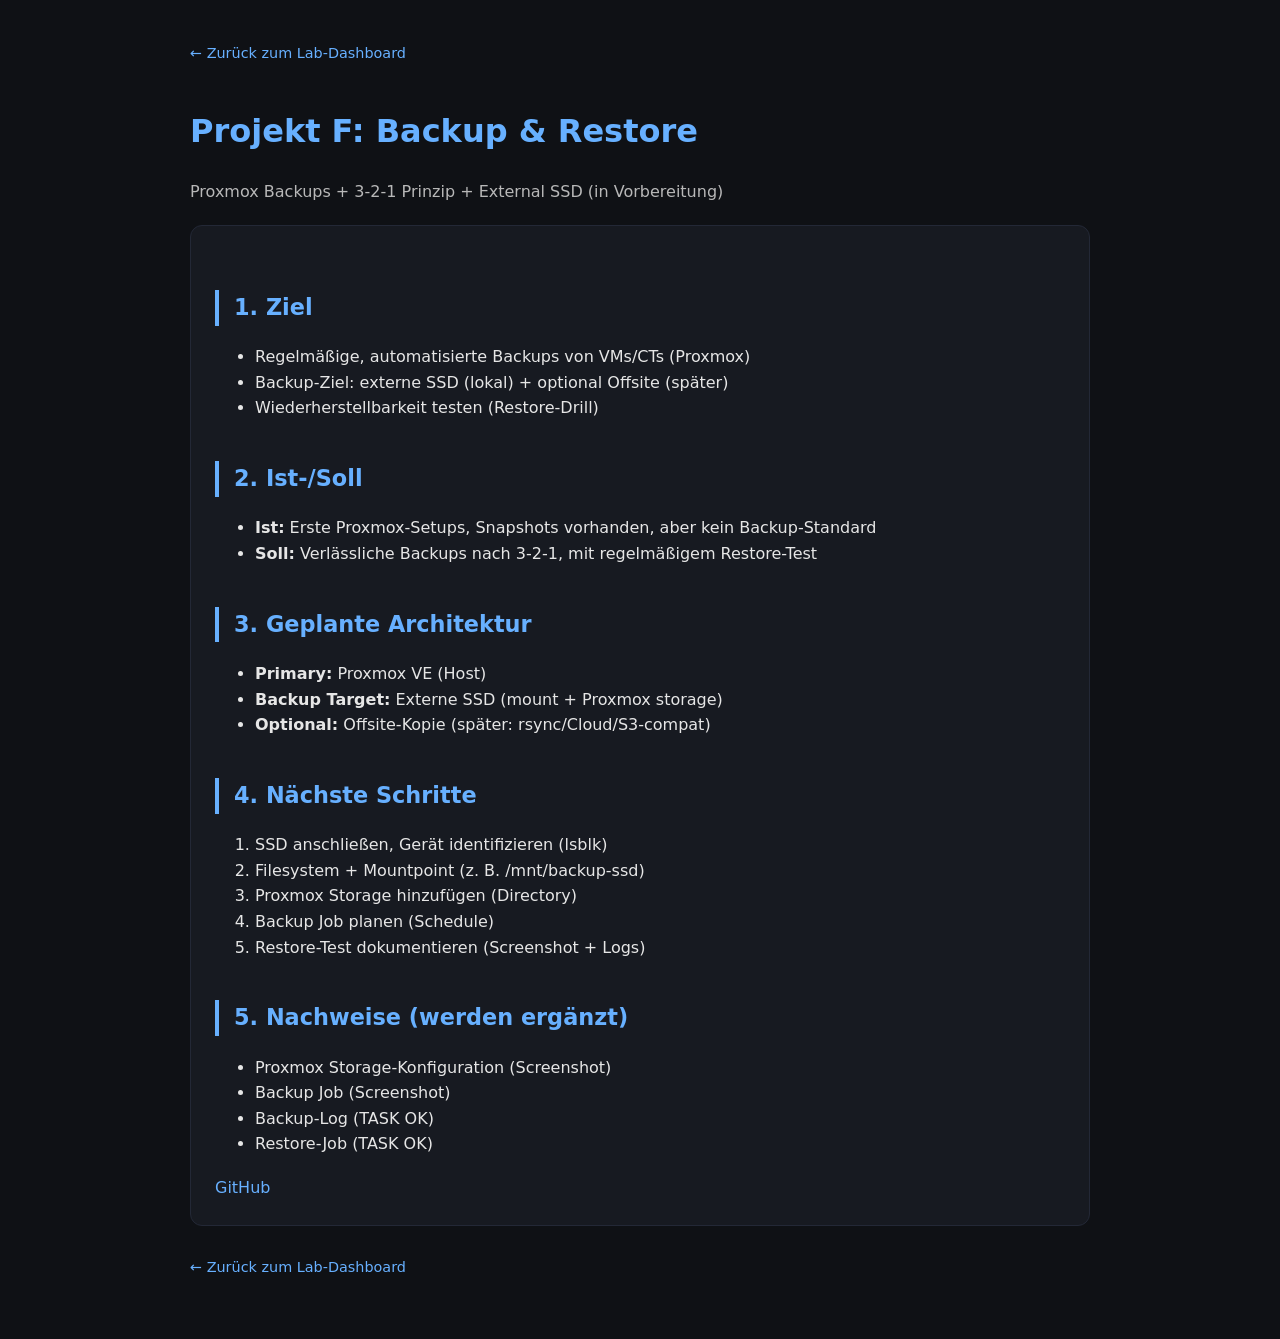
==== docs/backup/index.html @ 4a23eb94 "Initial import of mesutslab.dev site" ====
<!DOCTYPE html>
<html lang="de">
<head>
  <meta charset="UTF-8" />
  <meta name="viewport" content="width=device-width, initial-scale=1.0" />
  <title>Dokumentation – Backup & Restore</title>
  <link rel="stylesheet" href="../../assets/css/style.css" />
</head>
<body>
  <div class="container">
    <a href="/" class="backlink">← Zurück zum Lab-Dashboard</a>

    <h1>Projekt F: Backup & Restore</h1>
    <p class="subtitle">Proxmox Backups + 3-2-1 Prinzip + External SSD (in Vorbereitung)</p>

    <div class="project-card">
      <h2>1. Ziel</h2>
      <ul>
        <li>Regelmäßige, automatisierte Backups von VMs/CTs (Proxmox)</li>
        <li>Backup-Ziel: externe SSD (lokal) + optional Offsite (später)</li>
        <li>Wiederherstellbarkeit testen (Restore-Drill)</li>
      </ul>

      <h2>2. Ist-/Soll</h2>
      <ul>
        <li><strong>Ist:</strong> Erste Proxmox-Setups, Snapshots vorhanden, aber kein Backup-Standard</li>
        <li><strong>Soll:</strong> Verlässliche Backups nach 3-2-1, mit regelmäßigem Restore-Test</li>
      </ul>

      <h2>3. Geplante Architektur</h2>
      <ul>
        <li><strong>Primary:</strong> Proxmox VE (Host)</li>
        <li><strong>Backup Target:</strong> Externe SSD (mount + Proxmox storage)</li>
        <li><strong>Optional:</strong> Offsite-Kopie (später: rsync/Cloud/S3-compat)</li>
      </ul>

      <h2>4. Nächste Schritte</h2>
      <ol>
        <li>SSD anschließen, Gerät identifizieren (lsblk)</li>
        <li>Filesystem + Mountpoint (z. B. /mnt/backup-ssd)</li>
        <li>Proxmox Storage hinzufügen (Directory)</li>
        <li>Backup Job planen (Schedule)</li>
        <li>Restore-Test dokumentieren (Screenshot + Logs)</li>
      </ol>

      <h2>5. Nachweise (werden ergänzt)</h2>
      <ul>
        <li>Proxmox Storage-Konfiguration (Screenshot)</li>
        <li>Backup Job (Screenshot)</li>
        <li>Backup-Log (TASK OK)</li>
        <li>Restore-Job (TASK OK)</li>
      </ul>

      <div style="margin-top:18px;">
        <a href="https://github.com/alpbeta/homelab-portfolio" target="_blank" rel="noopener">GitHub</a>
      </div>
    </div>
  <div style="margin-top:28px;">
  <a href="/" class="backlink">← Zurück zum Lab-Dashboard</a>
</div>

</div>
</body>
</html>
---- assets/css/style.css ----
:root { 
    color-scheme: dark; 
    --bg-color: #0f1115;
    --card-bg: #171a21;
    --border-color: #232836;
    --accent-blue: #67b0ff;
    --text-main: #e6e6e6;
    --text-dim: #b8b8b8;
}

body {
    margin: 0;
    font-family: 'Inter', system-ui, -apple-system, sans-serif;
    background: var(--bg-color);
    color: var(--text-main);
    line-height: 1.6;
}

.container { max-width: 900px; margin: 0 auto; padding: 40px 20px; }

header { border-bottom: 1px solid var(--border-color); padding-bottom: 20px; margin-bottom: 30px; }
header h1 { margin: 0; font-size: 2.2rem; color: #fff; }

.subtitle { color: var(--text-dim); margin-top: 8px; }

h2 { margin-top: 40px; font-size: 1.4rem; border-left: 4px solid var(--accent-blue); padding-left: 15px; }

/* Proje Kartları */
.project-card {
    background: var(--card-bg);
    border: 1px solid var(--border-color);
    padding: 24px;
    border-radius: 12px;
    margin-top: 20px;
    transition: transform 0.2s ease, border-color 0.2s ease;
}

.project-card:hover {
    transform: translateY(-4px);
    border-color: var(--accent-blue);
}

/* Teknoloji Etiketleri */
.tech-tag {
    display: inline-block;
    background: #1e2536;
    color: var(--accent-blue);
    padding: 2px 10px;
    border-radius: 6px;
    font-size: 0.85rem;
    margin-right: 8px;
    border: 1px solid rgba(103, 176, 255, 0.2);
}

/* Linkler */
a { color: var(--accent-blue); text-decoration: none; transition: 0.2s; }
a:hover { opacity: 0.8; text-decoration: underline; }

/* Kod Blokları (Udev rule vb. için) */
pre {
    background: #000;
    padding: 15px;
    border-radius: 8px;
    overflow-x: auto;
    border: 1px solid var(--border-color);
    font-family: 'Fira Code', monospace;
    font-size: 0.9rem;
}

code { color: #f8f8f2; }

.backlink { display: inline-block; margin-bottom: 20px; font-size: 0.9rem; }

/* ---- Portfolio Docs helpers ---- */
h1,h2,h3 { color: var(--accent-blue); }
h2 { border-left: 4px solid var(--accent-blue); padding-left: 15px; }

.grid-2{
  display:grid;
  grid-template-columns:1fr 1fr;
  gap:14px;
  margin:16px 0;
}
@media (max-width: 820px){
  .grid-2{ grid-template-columns:1fr; }
}

.imgwrap{
  background: var(--card-bg);
  border: 1px solid var(--border-color);
  border-radius: 12px;
  padding: 12px;
}
.imgwrap img{
  width:100%;
  height:auto;      /* kırpmasın */
  display:block;
  border-radius: 10px;
  border: 1px solid rgba(255,255,255,0.08);
}
.caption{
  color: var(--text-dim);
  font-size: 0.9rem;
  margin-top: 10px;
}
.btn{
  display:inline-block;
  background:#1e2536;
  border:1px solid rgba(103,176,255,0.25);
  padding:10px 14px;
  border-radius:10px;
}
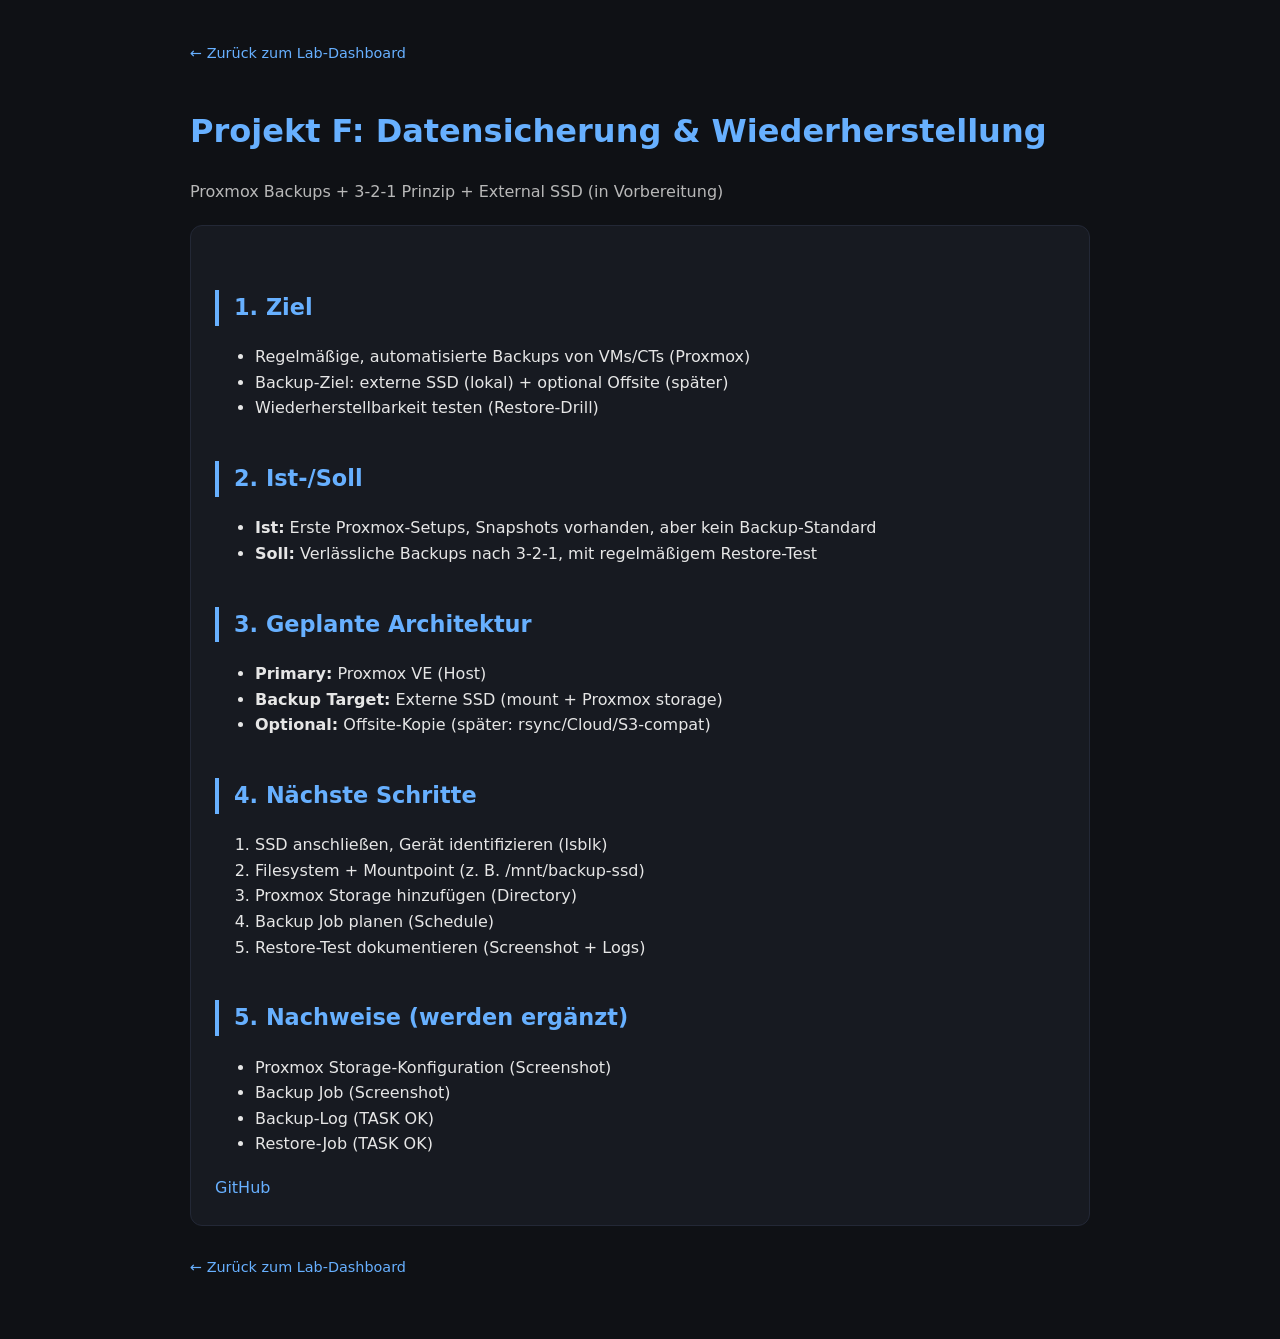
==== commit f214d840: "Startseite: Inhalte korrigieren und vereinheitlichen - Proxmox-Karte an die Dokumentation angepasst " ====
--- a/docs/backup/index.html
+++ b/docs/backup/index.html
@@ -10,7 +10,7 @@
   <div class="container">
     <a href="/" class="backlink">← Zurück zum Lab-Dashboard</a>
 
-    <h1>Projekt F: Backup & Restore</h1>
+    <h1>Projekt F: Datensicherung & Wiederherstellung</h1>
     <p class="subtitle">Proxmox Backups + 3-2-1 Prinzip + External SSD (in Vorbereitung)</p>
 
     <div class="project-card">
--- a/assets/css/style.css
+++ b/assets/css/style.css
@@ -1,5 +1,5 @@
-:root { 
-    color-scheme: dark; 
+:root {
+    color-scheme: dark;
     --bg-color: #0f1115;
     --card-bg: #171a21;
     --border-color: #232836;
@@ -110,3 +110,15 @@
   padding:10px 14px;
   border-radius:10px;
 }
+
+/* Status-Badge für Projekte in Arbeit */
+.status-tag {
+    display: inline-block;
+    background: rgba(240, 180, 60, 0.12);
+    color: #f0b43c;
+    padding: 2px 10px;
+    border-radius: 6px;
+    font-size: 0.85rem;
+    margin-right: 8px;
+    border: 1px solid rgba(240, 180, 60, 0.35);
+}
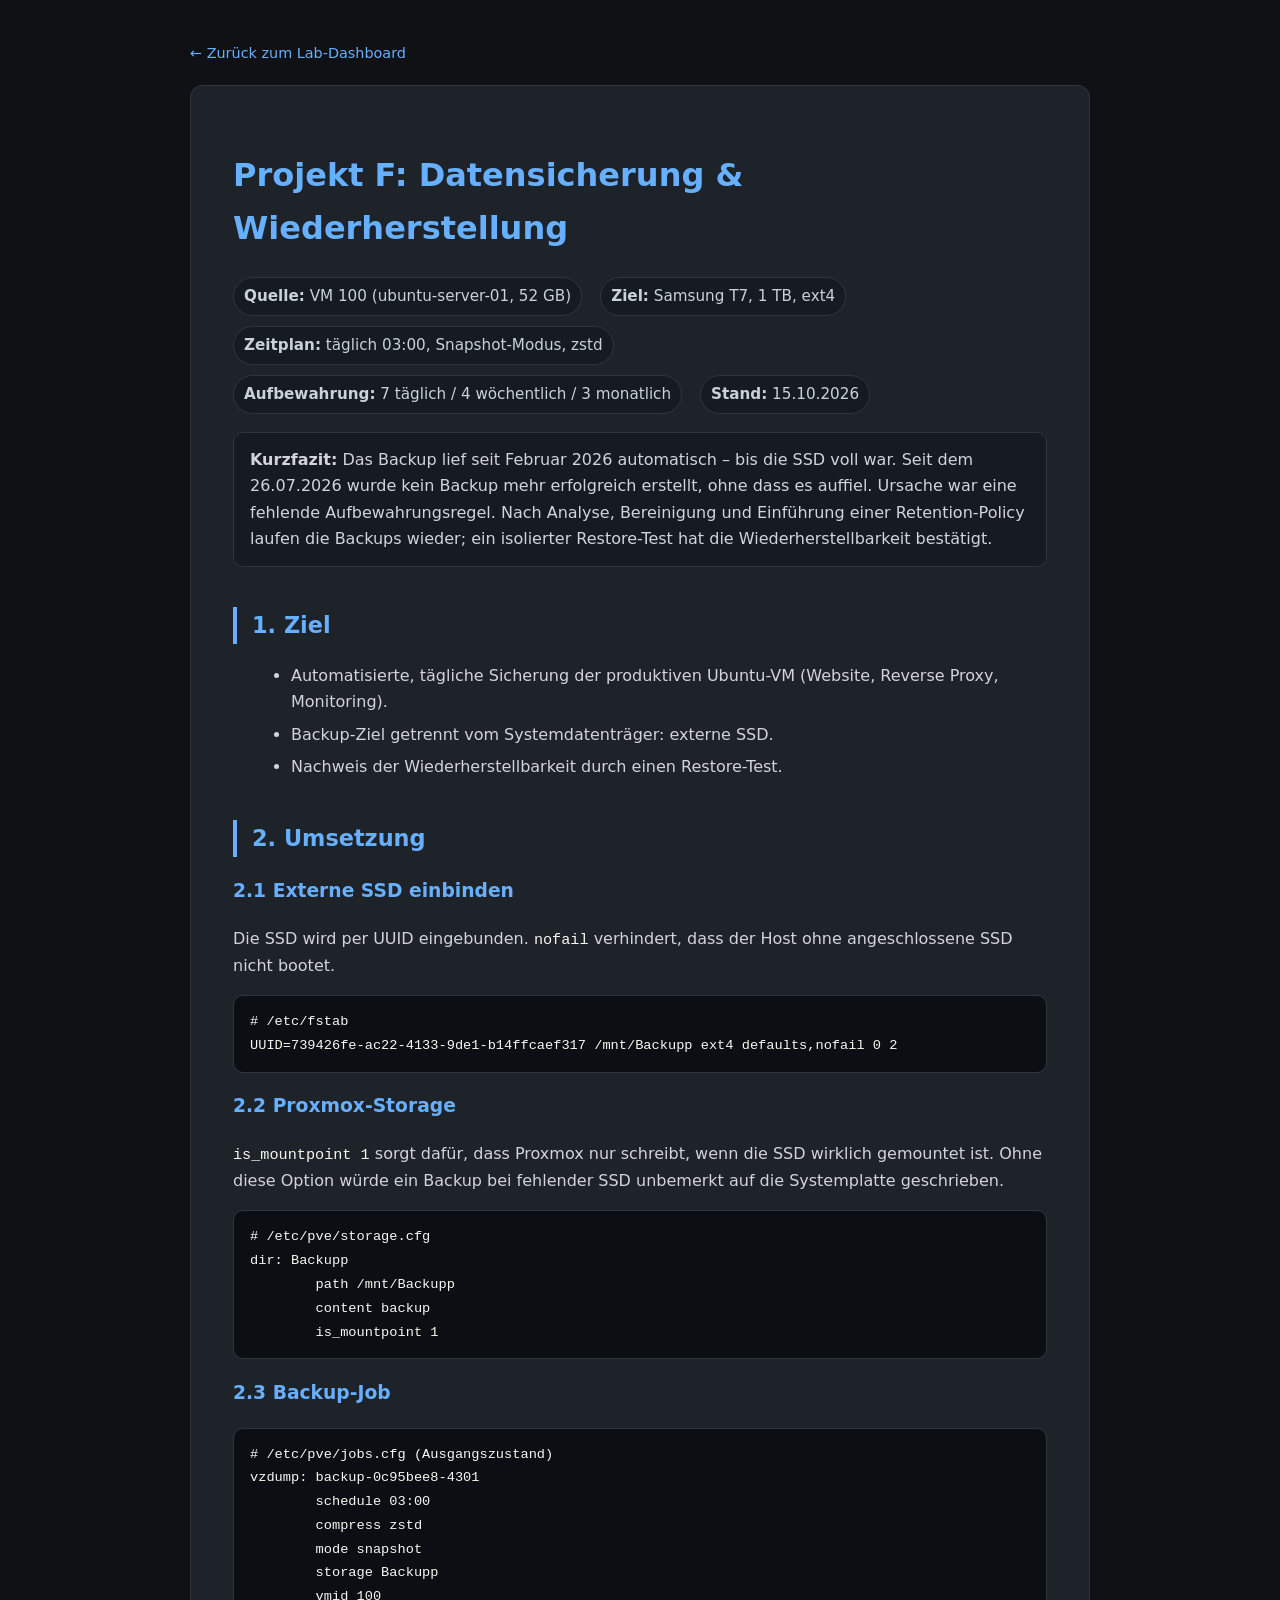
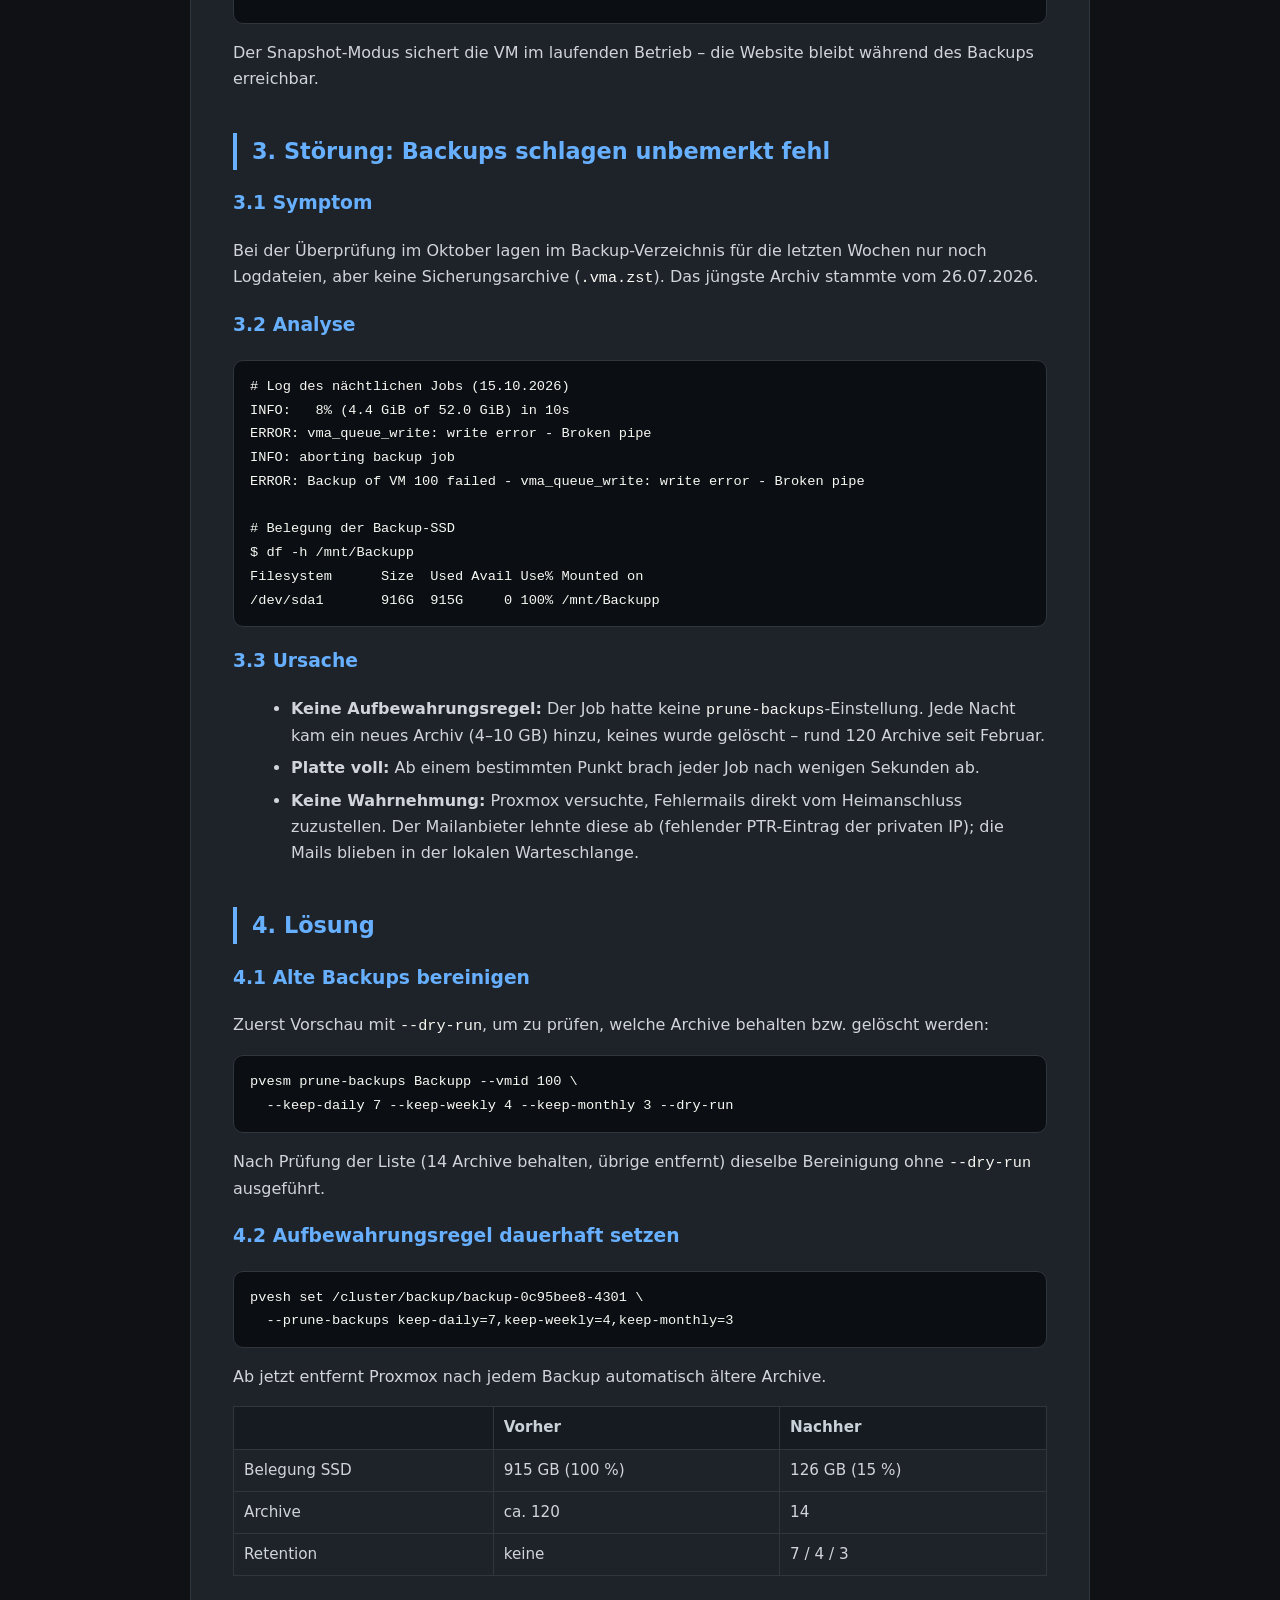
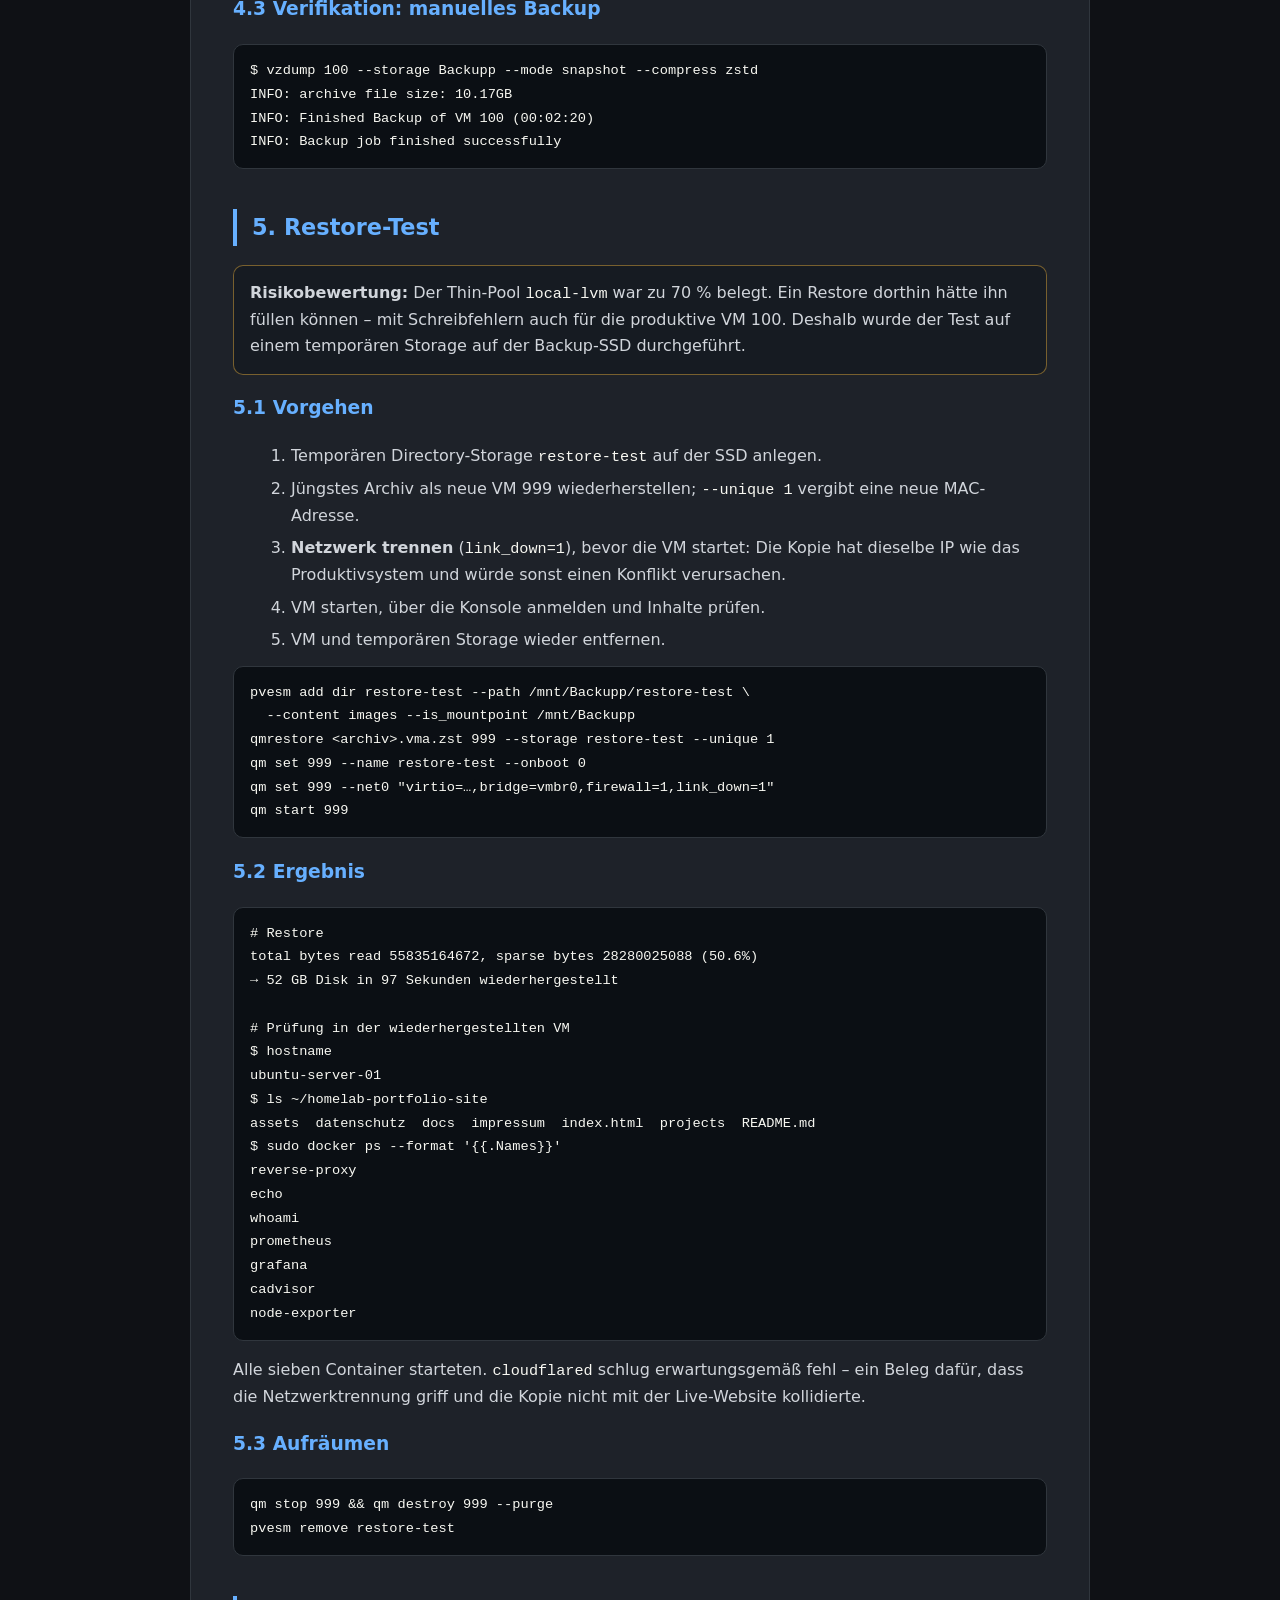
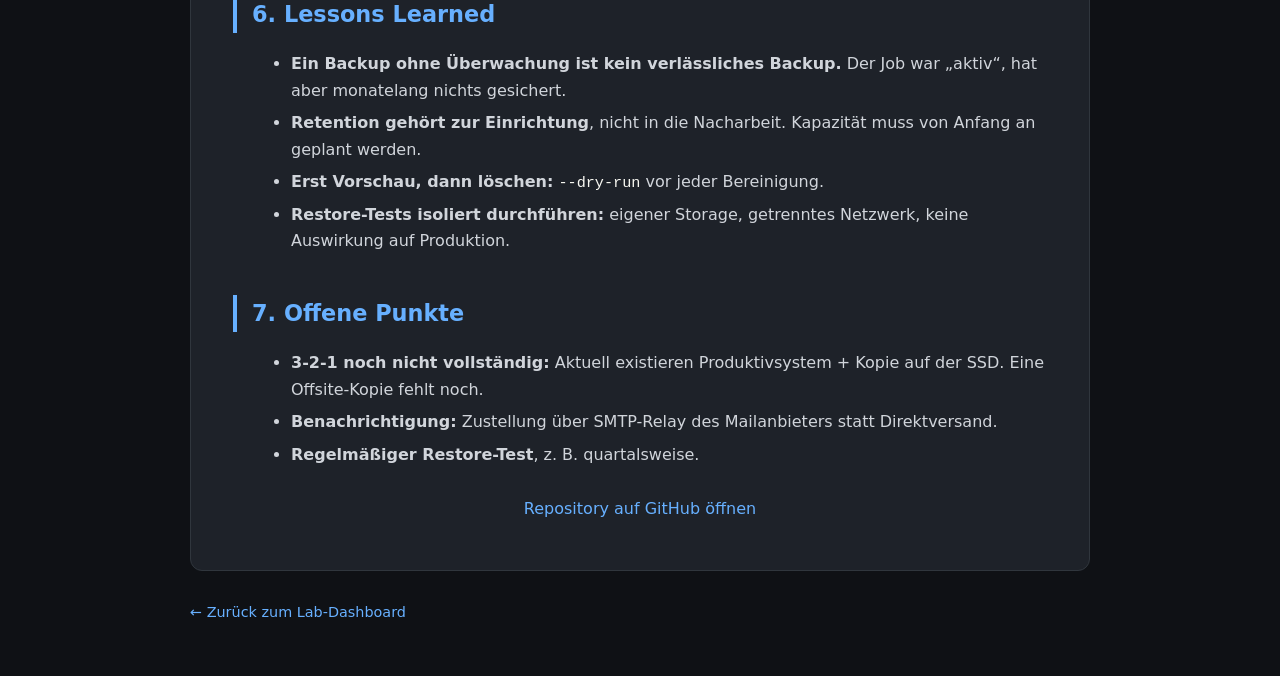
==== commit 4d12aaa9: "Backup-Projekt dokumentieren - Umsetzung (fstab, Storage mit is_mountpoint, Backup-Job) - Störungsan" ====
--- a/docs/backup/index.html
+++ b/docs/backup/index.html
@@ -3,62 +3,207 @@
 <head>
   <meta charset="UTF-8" />
   <meta name="viewport" content="width=device-width, initial-scale=1.0" />
-  <title>Dokumentation – Backup & Restore</title>
+  <title>Dokumentation – Datensicherung & Wiederherstellung</title>
   <link rel="stylesheet" href="../../assets/css/style.css" />
+  <style>
+    .doc{background:#1e2229;padding:42px;border-radius:12px;line-height:1.65;color:#d1d5db;border:1px solid #30363d}
+    .doc h1,.doc h2,.doc h3,.doc h4{color:var(--accent-blue)!important}
+    .meta{display:flex;flex-wrap:wrap;gap:10px 18px;margin:10px 0 18px;color:#c9d1d9;font-size:.95em}
+    .meta span{background:#161b22;border:1px solid #30363d;border-radius:999px;padding:6px 10px}
+    .callout{background:#161b22;border:1px solid #30363d;border-radius:10px;padding:14px 16px;margin:14px 0 18px}
+    .callout.warn{border-color:rgba(240,180,60,.45)}
+    ul,ol{margin:10px 0 0 18px}
+    li{margin:6px 0}
+    pre{background:#0b0f14;border:1px solid #30363d;border-radius:10px;padding:14px 16px;overflow-x:auto;margin:12px 0}
+    code{font-family:ui-monospace,SFMono-Regular,Menlo,Consolas,monospace;font-size:.95em}
+    table{width:100%;border-collapse:collapse;margin:12px 0;font-size:.95em}
+    th,td{border:1px solid #30363d;padding:8px 10px;text-align:left;vertical-align:top}
+    th{background:#161b22;color:#c9d1d9}
+    .links{margin-top:22px;text-align:center}
+    .links a{display:inline-block;margin:6px 10px}
+    @media (max-width: 600px){.doc{padding:22px}}
+  </style>
 </head>
 <body>
   <div class="container">
     <a href="/" class="backlink">← Zurück zum Lab-Dashboard</a>
 
-    <h1>Projekt F: Datensicherung & Wiederherstellung</h1>
-    <p class="subtitle">Proxmox Backups + 3-2-1 Prinzip + External SSD (in Vorbereitung)</p>
-
-    <div class="project-card">
+    <div class="doc">
+      <h1>Projekt F: Datensicherung & Wiederherstellung</h1>
+
+      <div class="meta">
+        <span><strong>Quelle:</strong> VM 100 (ubuntu-server-01, 52 GB)</span>
+        <span><strong>Ziel:</strong> Samsung T7, 1 TB, ext4</span>
+        <span><strong>Zeitplan:</strong> täglich 03:00, Snapshot-Modus, zstd</span>
+        <span><strong>Aufbewahrung:</strong> 7 täglich / 4 wöchentlich / 3 monatlich</span>
+        <span><strong>Stand:</strong> 15.10.2026</span>
+      </div>
+
+      <div class="callout">
+        <strong>Kurzfazit:</strong> Das Backup lief seit Februar 2026 automatisch – bis die SSD voll war.
+        Seit dem 26.07.2026 wurde kein Backup mehr erfolgreich erstellt, ohne dass es auffiel.
+        Ursache war eine fehlende Aufbewahrungsregel. Nach Analyse, Bereinigung und Einführung einer
+        Retention-Policy laufen die Backups wieder; ein isolierter Restore-Test hat die Wiederherstellbarkeit bestätigt.
+      </div>
+
       <h2>1. Ziel</h2>
       <ul>
-        <li>Regelmäßige, automatisierte Backups von VMs/CTs (Proxmox)</li>
-        <li>Backup-Ziel: externe SSD (lokal) + optional Offsite (später)</li>
-        <li>Wiederherstellbarkeit testen (Restore-Drill)</li>
-      </ul>
-
-      <h2>2. Ist-/Soll</h2>
-      <ul>
-        <li><strong>Ist:</strong> Erste Proxmox-Setups, Snapshots vorhanden, aber kein Backup-Standard</li>
-        <li><strong>Soll:</strong> Verlässliche Backups nach 3-2-1, mit regelmäßigem Restore-Test</li>
-      </ul>
-
-      <h2>3. Geplante Architektur</h2>
-      <ul>
-        <li><strong>Primary:</strong> Proxmox VE (Host)</li>
-        <li><strong>Backup Target:</strong> Externe SSD (mount + Proxmox storage)</li>
-        <li><strong>Optional:</strong> Offsite-Kopie (später: rsync/Cloud/S3-compat)</li>
-      </ul>
-
-      <h2>4. Nächste Schritte</h2>
+        <li>Automatisierte, tägliche Sicherung der produktiven Ubuntu-VM (Website, Reverse Proxy, Monitoring).</li>
+        <li>Backup-Ziel getrennt vom Systemdatenträger: externe SSD.</li>
+        <li>Nachweis der Wiederherstellbarkeit durch einen Restore-Test.</li>
+      </ul>
+
+      <h2>2. Umsetzung</h2>
+
+      <h3>2.1 Externe SSD einbinden</h3>
+      <p>Die SSD wird per UUID eingebunden. <code>nofail</code> verhindert, dass der Host ohne angeschlossene SSD nicht bootet.</p>
+      <pre><code># /etc/fstab
+UUID=739426fe-ac22-4133-9de1-b14ffcaef317 /mnt/Backupp ext4 defaults,nofail 0 2</code></pre>
+
+      <h3>2.2 Proxmox-Storage</h3>
+      <p><code>is_mountpoint 1</code> sorgt dafür, dass Proxmox nur schreibt, wenn die SSD wirklich gemountet ist.
+        Ohne diese Option würde ein Backup bei fehlender SSD unbemerkt auf die Systemplatte geschrieben.</p>
+      <pre><code># /etc/pve/storage.cfg
+dir: Backupp
+        path /mnt/Backupp
+        content backup
+        is_mountpoint 1</code></pre>
+
+      <h3>2.3 Backup-Job</h3>
+      <pre><code># /etc/pve/jobs.cfg (Ausgangszustand)
+vzdump: backup-0c95bee8-4301
+        schedule 03:00
+        compress zstd
+        mode snapshot
+        storage Backupp
+        vmid 100</code></pre>
+      <p>Der Snapshot-Modus sichert die VM im laufenden Betrieb – die Website bleibt während des Backups erreichbar.</p>
+
+      <h2>3. Störung: Backups schlagen unbemerkt fehl</h2>
+
+      <h3>3.1 Symptom</h3>
+      <p>Bei der Überprüfung im Oktober lagen im Backup-Verzeichnis für die letzten Wochen nur noch Logdateien,
+        aber keine Sicherungsarchive (<code>.vma.zst</code>). Das jüngste Archiv stammte vom 26.07.2026.</p>
+
+      <h3>3.2 Analyse</h3>
+      <pre><code># Log des nächtlichen Jobs (15.10.2026)
+INFO:   8% (4.4 GiB of 52.0 GiB) in 10s
+ERROR: vma_queue_write: write error - Broken pipe
+INFO: aborting backup job
+ERROR: Backup of VM 100 failed - vma_queue_write: write error - Broken pipe
+
+# Belegung der Backup-SSD
+$ df -h /mnt/Backupp
+Filesystem      Size  Used Avail Use% Mounted on
+/dev/sda1       916G  915G     0 100% /mnt/Backupp</code></pre>
+
+      <h3>3.3 Ursache</h3>
+      <ul>
+        <li><strong>Keine Aufbewahrungsregel:</strong> Der Job hatte keine <code>prune-backups</code>-Einstellung.
+          Jede Nacht kam ein neues Archiv (4–10 GB) hinzu, keines wurde gelöscht – rund 120 Archive seit Februar.</li>
+        <li><strong>Platte voll:</strong> Ab einem bestimmten Punkt brach jeder Job nach wenigen Sekunden ab.</li>
+        <li><strong>Keine Wahrnehmung:</strong> Proxmox versuchte, Fehlermails direkt vom Heimanschluss zuzustellen.
+          Der Mailanbieter lehnte diese ab (fehlender PTR-Eintrag der privaten IP); die Mails blieben in der lokalen Warteschlange.</li>
+      </ul>
+
+      <h2>4. Lösung</h2>
+
+      <h3>4.1 Alte Backups bereinigen</h3>
+      <p>Zuerst Vorschau mit <code>--dry-run</code>, um zu prüfen, welche Archive behalten bzw. gelöscht werden:</p>
+      <pre><code>pvesm prune-backups Backupp --vmid 100 \
+  --keep-daily 7 --keep-weekly 4 --keep-monthly 3 --dry-run</code></pre>
+      <p>Nach Prüfung der Liste (14 Archive behalten, übrige entfernt) dieselbe Bereinigung ohne <code>--dry-run</code> ausgeführt.</p>
+
+      <h3>4.2 Aufbewahrungsregel dauerhaft setzen</h3>
+      <pre><code>pvesh set /cluster/backup/backup-0c95bee8-4301 \
+  --prune-backups keep-daily=7,keep-weekly=4,keep-monthly=3</code></pre>
+      <p>Ab jetzt entfernt Proxmox nach jedem Backup automatisch ältere Archive.</p>
+
+      <table>
+        <tr><th></th><th>Vorher</th><th>Nachher</th></tr>
+        <tr><td>Belegung SSD</td><td>915 GB (100 %)</td><td>126 GB (15 %)</td></tr>
+        <tr><td>Archive</td><td>ca. 120</td><td>14</td></tr>
+        <tr><td>Retention</td><td>keine</td><td>7 / 4 / 3</td></tr>
+      </table>
+
+      <h3>4.3 Verifikation: manuelles Backup</h3>
+      <pre><code>$ vzdump 100 --storage Backupp --mode snapshot --compress zstd
+INFO: archive file size: 10.17GB
+INFO: Finished Backup of VM 100 (00:02:20)
+INFO: Backup job finished successfully</code></pre>
+
+      <h2>5. Restore-Test</h2>
+
+      <div class="callout warn">
+        <strong>Risikobewertung:</strong> Der Thin-Pool <code>local-lvm</code> war zu 70 % belegt. Ein Restore dorthin hätte ihn
+        füllen können – mit Schreibfehlern auch für die produktive VM 100. Deshalb wurde der Test auf einem
+        temporären Storage auf der Backup-SSD durchgeführt.
+      </div>
+
+      <h3>5.1 Vorgehen</h3>
       <ol>
-        <li>SSD anschließen, Gerät identifizieren (lsblk)</li>
-        <li>Filesystem + Mountpoint (z. B. /mnt/backup-ssd)</li>
-        <li>Proxmox Storage hinzufügen (Directory)</li>
-        <li>Backup Job planen (Schedule)</li>
-        <li>Restore-Test dokumentieren (Screenshot + Logs)</li>
+        <li>Temporären Directory-Storage <code>restore-test</code> auf der SSD anlegen.</li>
+        <li>Jüngstes Archiv als neue VM 999 wiederherstellen; <code>--unique 1</code> vergibt eine neue MAC-Adresse.</li>
+        <li><strong>Netzwerk trennen</strong> (<code>link_down=1</code>), bevor die VM startet: Die Kopie hat dieselbe IP wie
+          das Produktivsystem und würde sonst einen Konflikt verursachen.</li>
+        <li>VM starten, über die Konsole anmelden und Inhalte prüfen.</li>
+        <li>VM und temporären Storage wieder entfernen.</li>
       </ol>
-
-      <h2>5. Nachweise (werden ergänzt)</h2>
-      <ul>
-        <li>Proxmox Storage-Konfiguration (Screenshot)</li>
-        <li>Backup Job (Screenshot)</li>
-        <li>Backup-Log (TASK OK)</li>
-        <li>Restore-Job (TASK OK)</li>
-      </ul>
-
-      <div style="margin-top:18px;">
-        <a href="https://github.com/alpbeta/homelab-portfolio" target="_blank" rel="noopener">GitHub</a>
+      <pre><code>pvesm add dir restore-test --path /mnt/Backupp/restore-test \
+  --content images --is_mountpoint /mnt/Backupp
+qmrestore &lt;archiv&gt;.vma.zst 999 --storage restore-test --unique 1
+qm set 999 --name restore-test --onboot 0
+qm set 999 --net0 "virtio=…,bridge=vmbr0,firewall=1,link_down=1"
+qm start 999</code></pre>
+
+      <h3>5.2 Ergebnis</h3>
+      <pre><code># Restore
+total bytes read 55835164672, sparse bytes 28280025088 (50.6%)
+→ 52 GB Disk in 97 Sekunden wiederhergestellt
+
+# Prüfung in der wiederhergestellten VM
+$ hostname
+ubuntu-server-01
+$ ls ~/homelab-portfolio-site
+assets  datenschutz  docs  impressum  index.html  projects  README.md
+$ sudo docker ps --format '{{.Names}}'
+reverse-proxy
+echo
+whoami
+prometheus
+grafana
+cadvisor
+node-exporter</code></pre>
+      <p>Alle sieben Container starteten. <code>cloudflared</code> schlug erwartungsgemäß fehl – ein Beleg dafür,
+        dass die Netzwerktrennung griff und die Kopie nicht mit der Live-Website kollidierte.</p>
+
+      <h3>5.3 Aufräumen</h3>
+      <pre><code>qm stop 999 &amp;&amp; qm destroy 999 --purge
+pvesm remove restore-test</code></pre>
+
+      <h2>6. Lessons Learned</h2>
+      <ul>
+        <li><strong>Ein Backup ohne Überwachung ist kein verlässliches Backup.</strong> Der Job war „aktiv“, hat aber monatelang nichts gesichert.</li>
+        <li><strong>Retention gehört zur Einrichtung</strong>, nicht in die Nacharbeit. Kapazität muss von Anfang an geplant werden.</li>
+        <li><strong>Erst Vorschau, dann löschen:</strong> <code>--dry-run</code> vor jeder Bereinigung.</li>
+        <li><strong>Restore-Tests isoliert durchführen:</strong> eigener Storage, getrenntes Netzwerk, keine Auswirkung auf Produktion.</li>
+      </ul>
+
+      <h2>7. Offene Punkte</h2>
+      <ul>
+        <li><strong>3-2-1 noch nicht vollständig:</strong> Aktuell existieren Produktivsystem + Kopie auf der SSD. Eine Offsite-Kopie fehlt noch.</li>
+        <li><strong>Benachrichtigung:</strong> Zustellung über SMTP-Relay des Mailanbieters statt Direktversand.</li>
+        <li><strong>Regelmäßiger Restore-Test</strong>, z. B. quartalsweise.</li>
+      </ul>
+
+      <div class="links">
+        <a href="https://github.com/alpbeta/homelab-portfolio" target="_blank" rel="noopener">Repository auf GitHub öffnen</a>
       </div>
     </div>
-  <div style="margin-top:28px;">
-  <a href="/" class="backlink">← Zurück zum Lab-Dashboard</a>
-</div>
-
-</div>
+
+    <div style="margin-top:28px;">
+      <a href="/" class="backlink">← Zurück zum Lab-Dashboard</a>
+    </div>
+  </div>
 </body>
 </html>
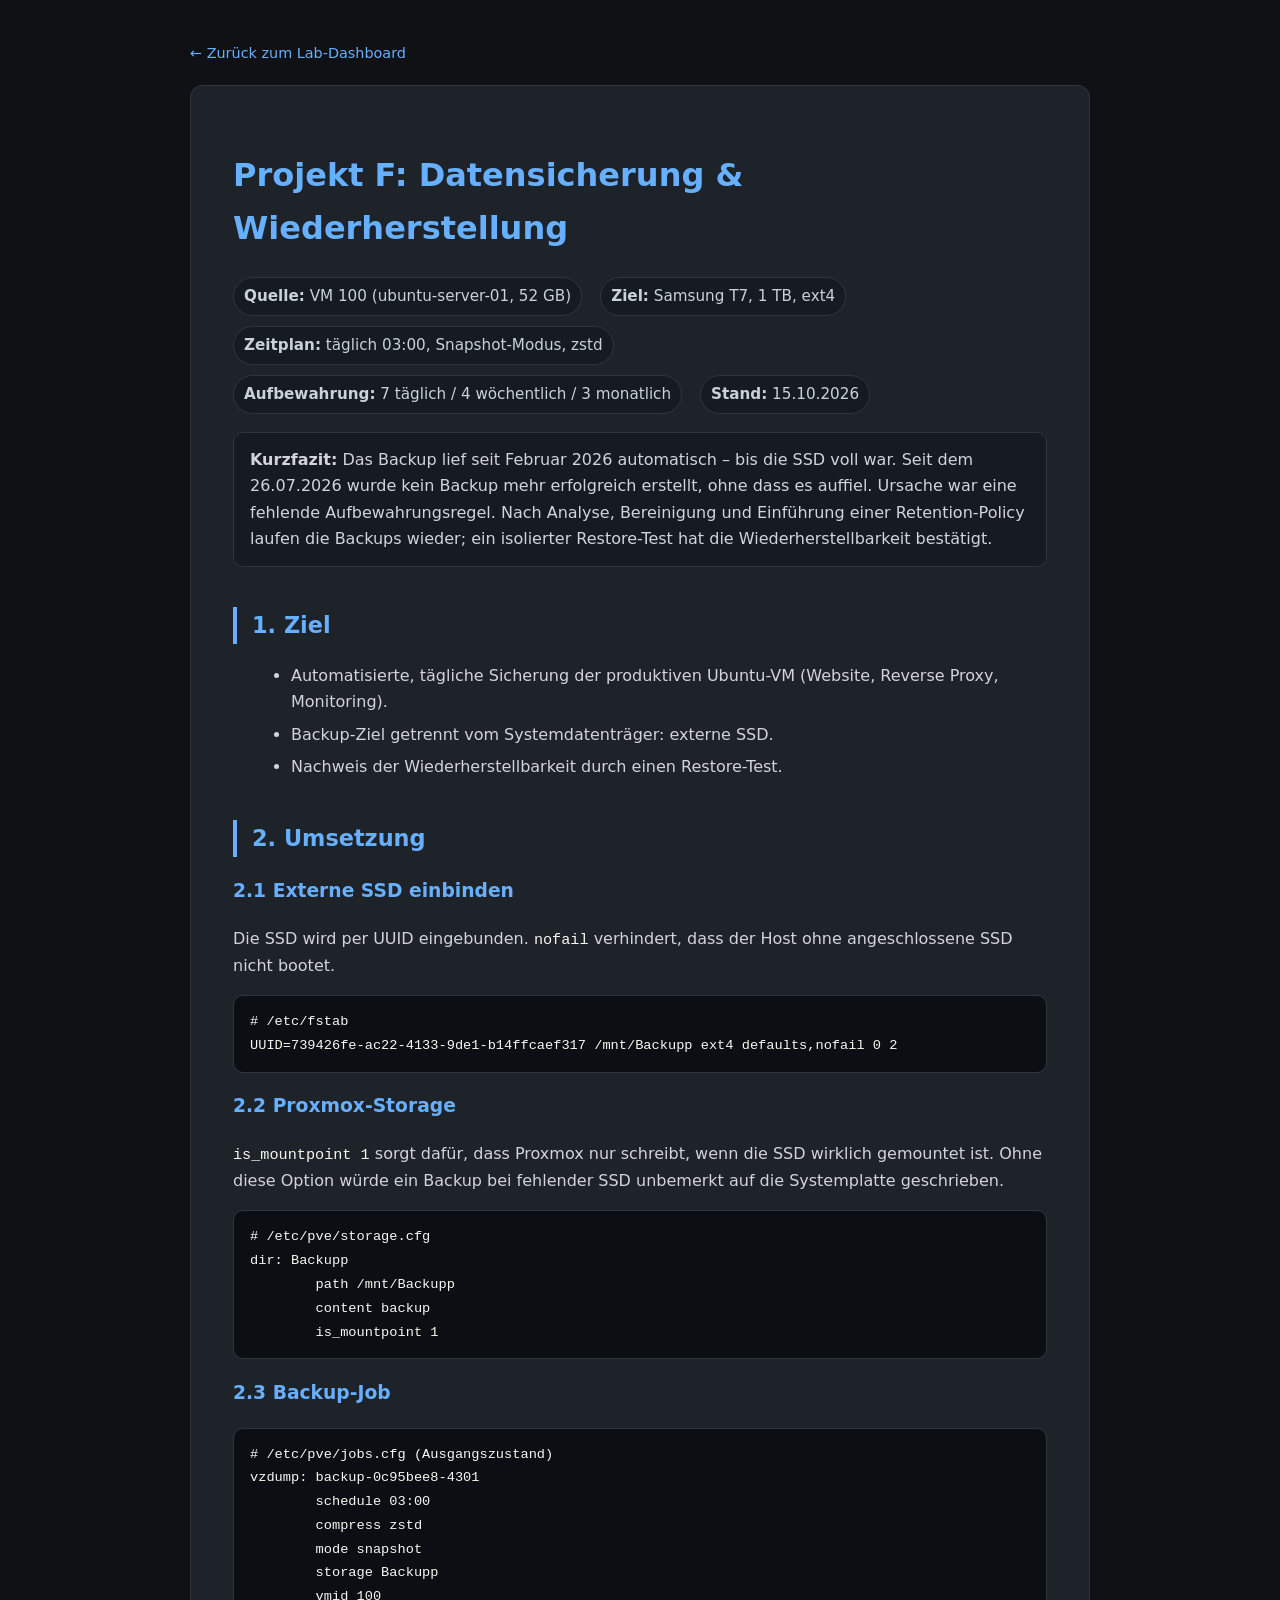
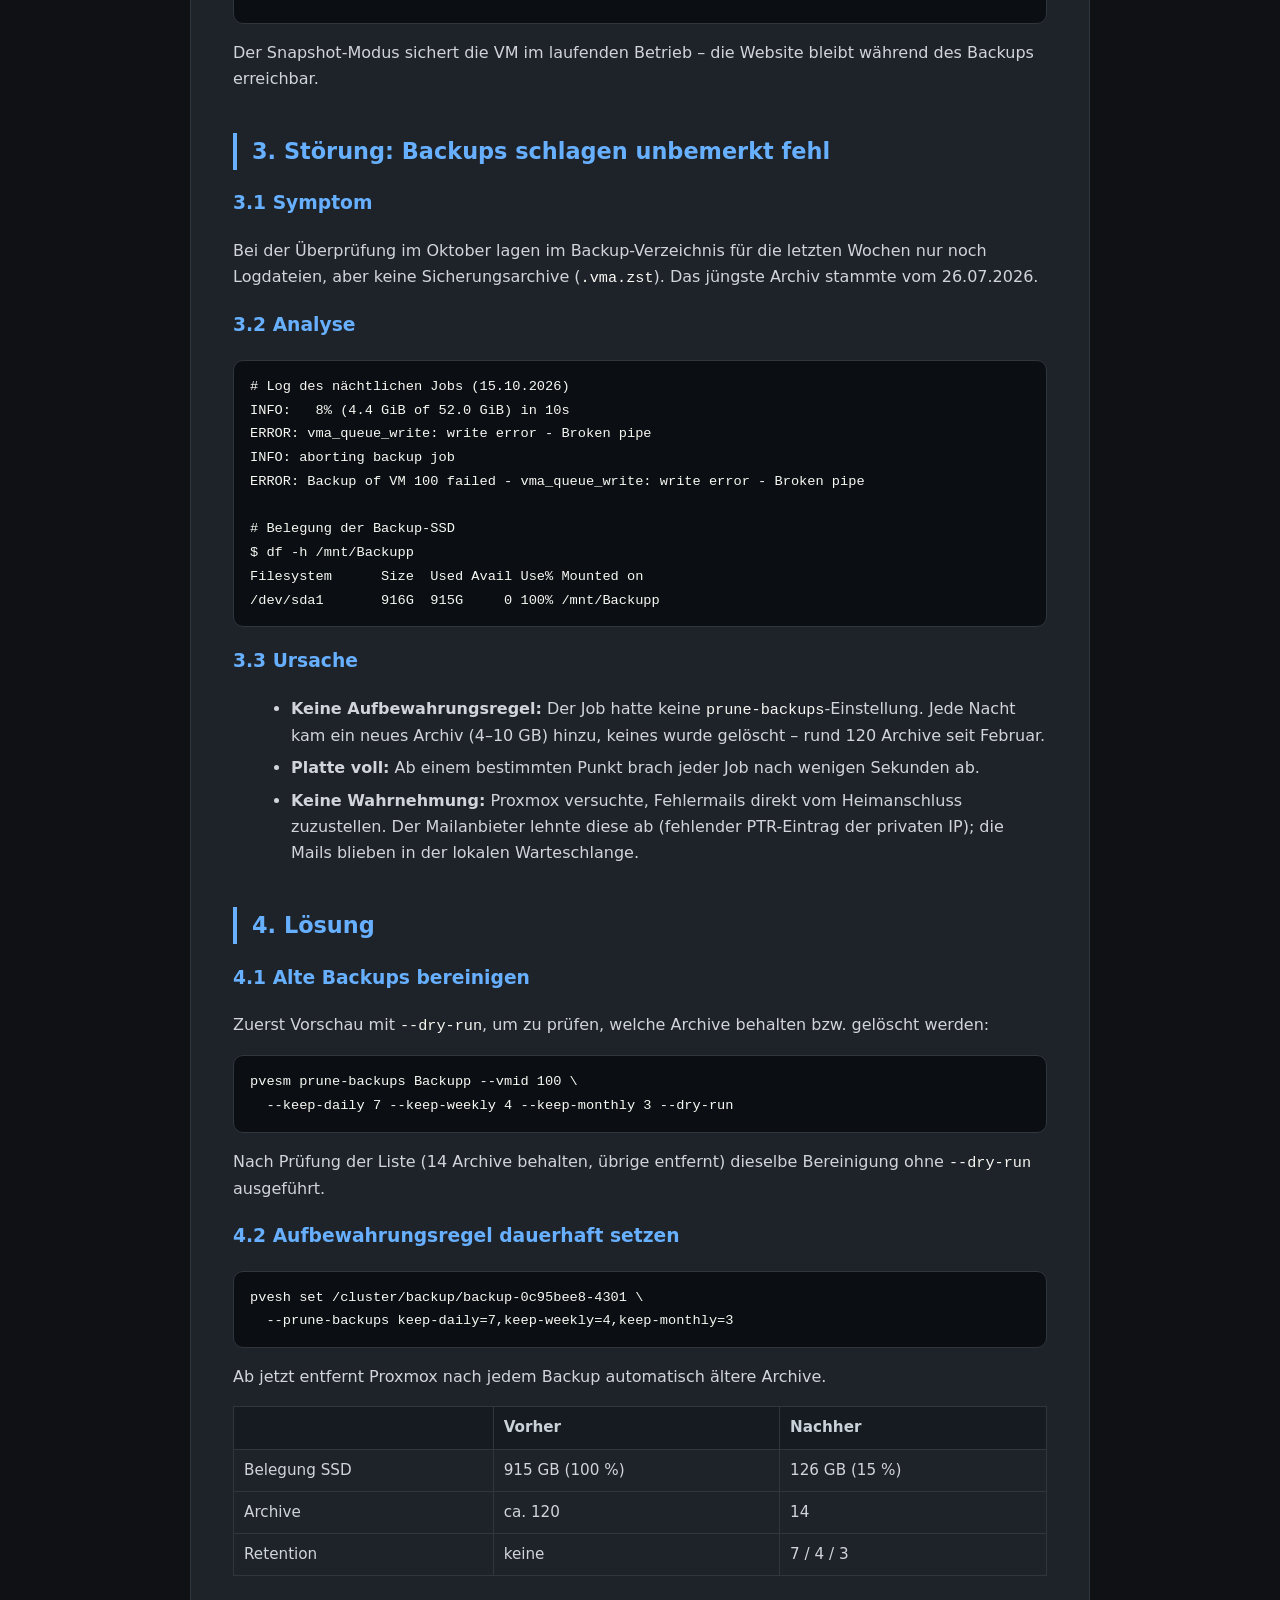
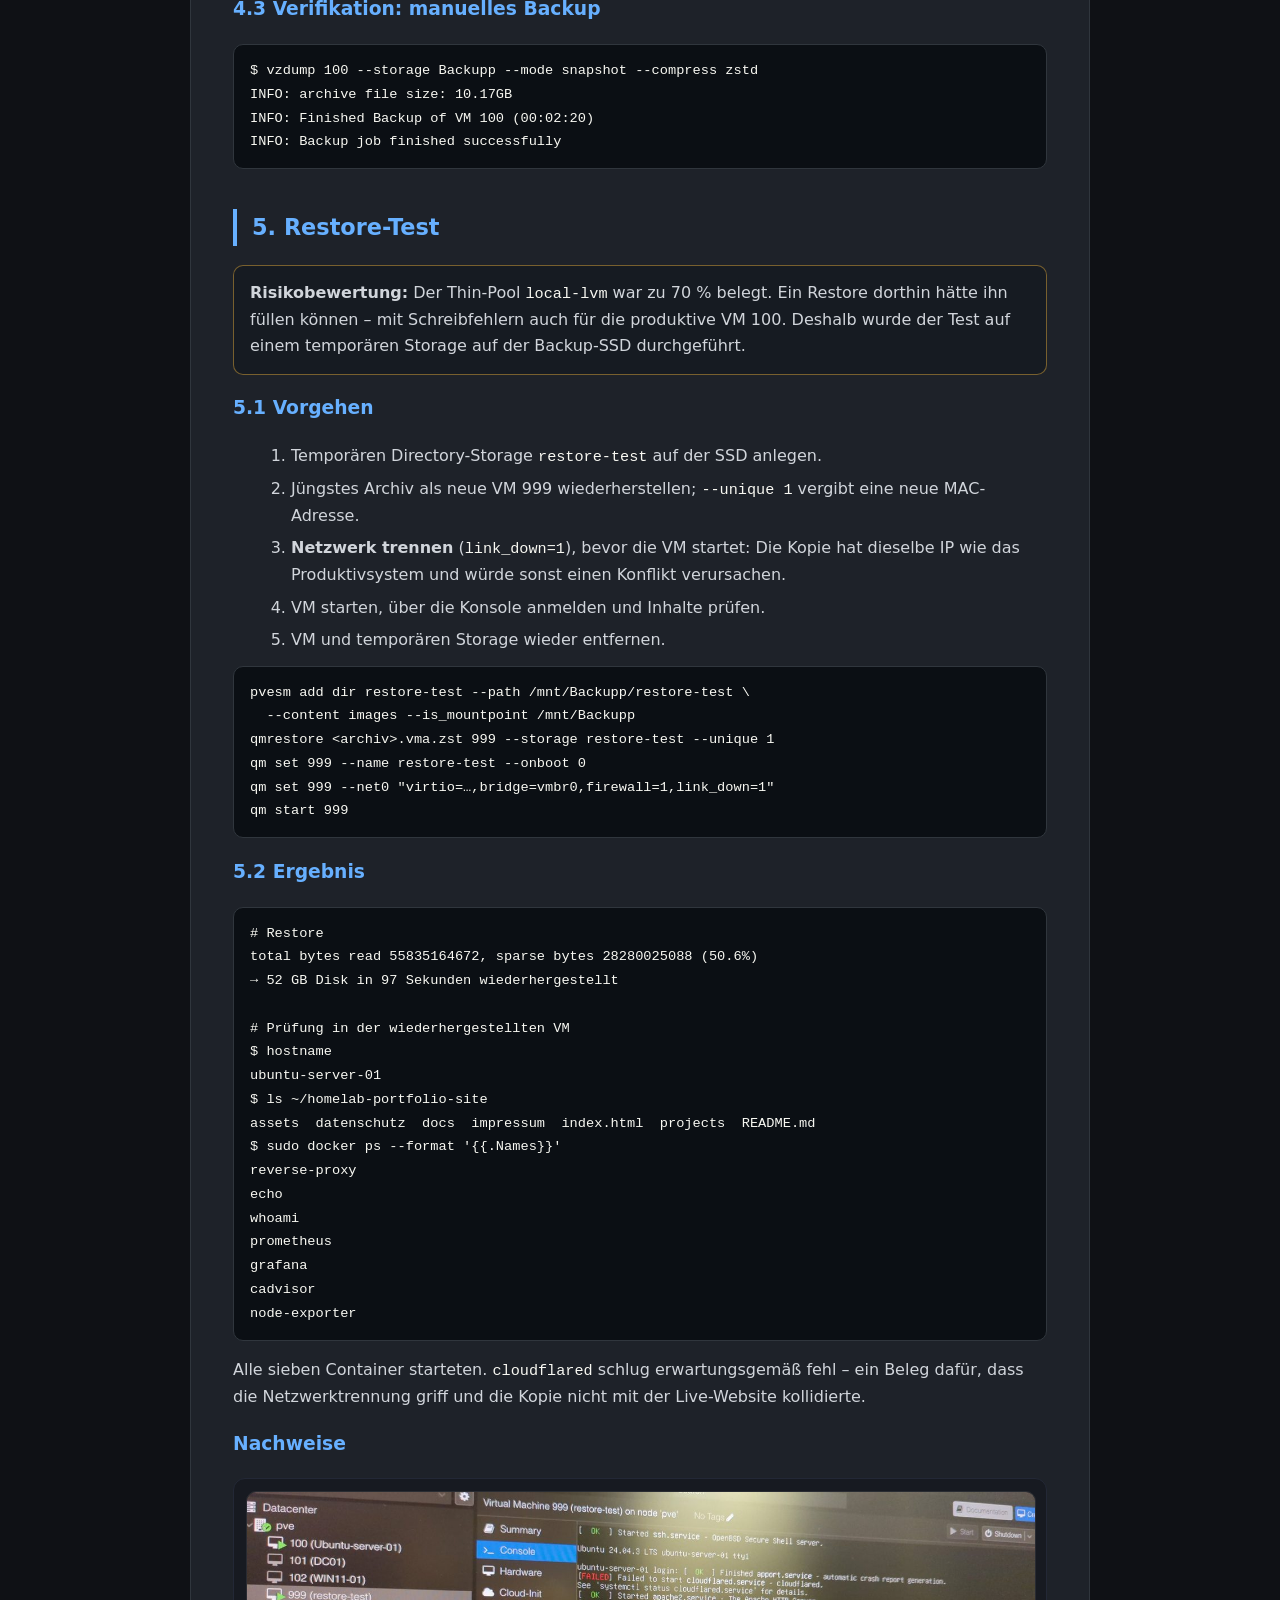
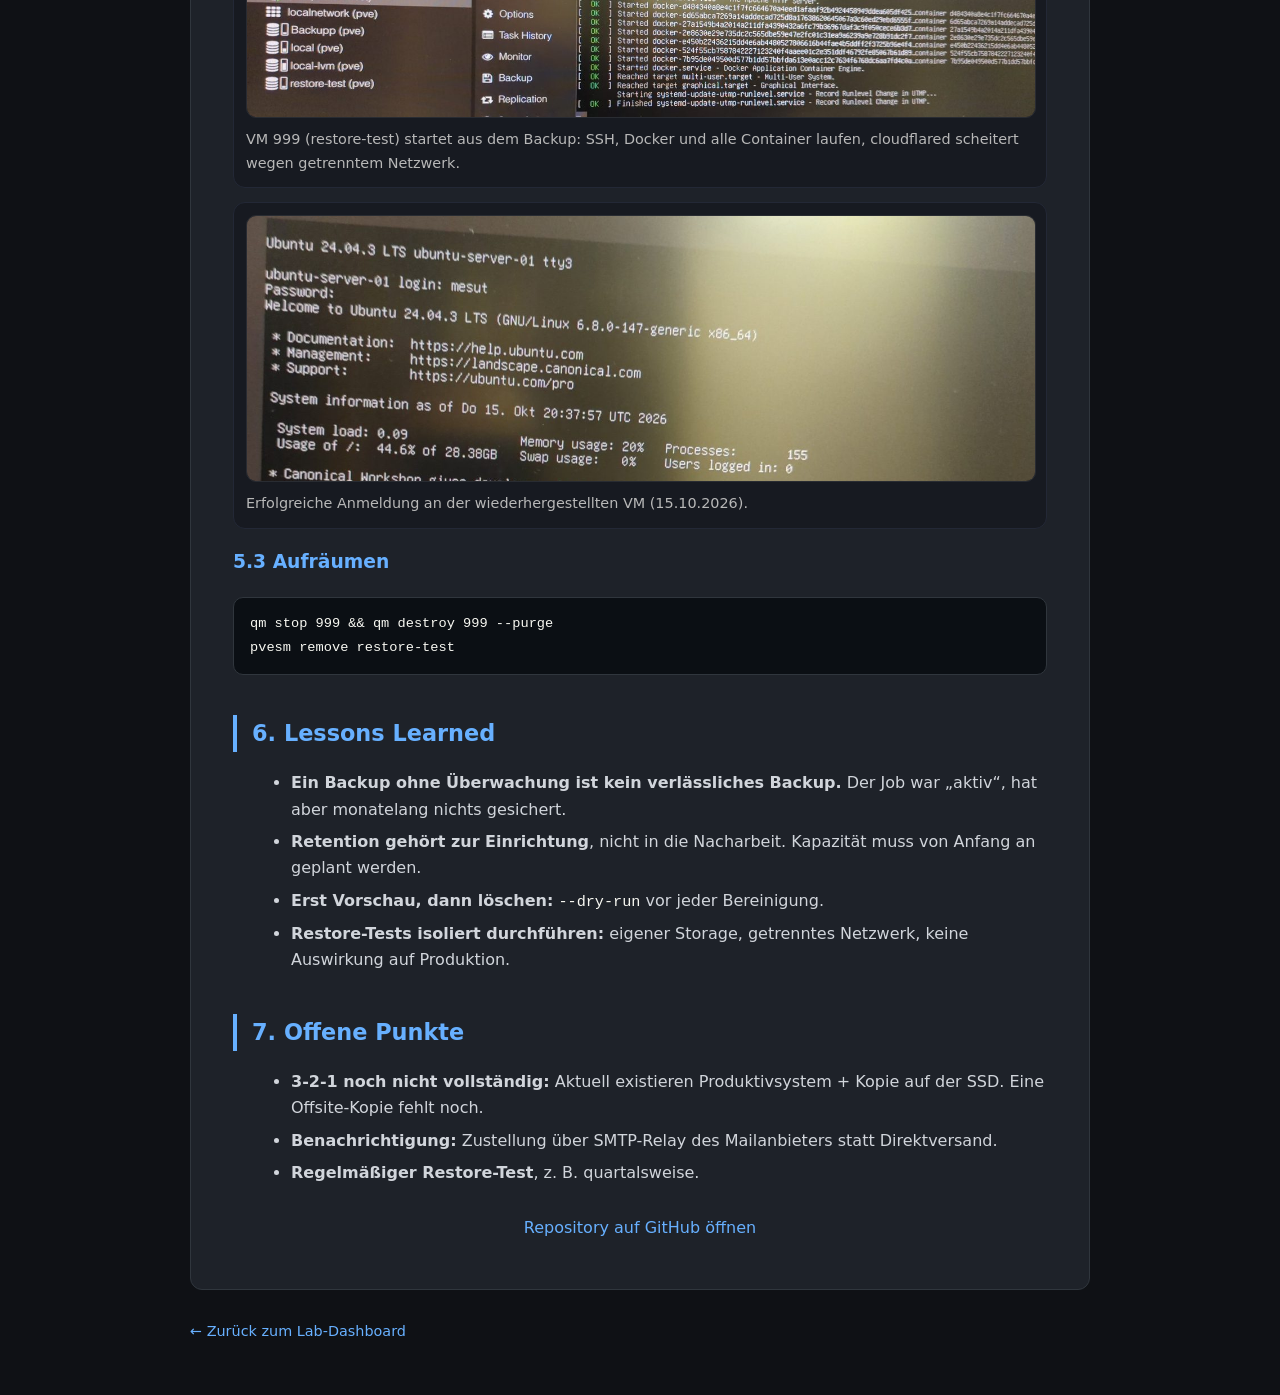
==== commit 5c39e2d9: "Backup-Doku: Nachweisfotos vom Restore-Test ergänzen - Bootvorgang der VM 999 in der Proxmox-Konsole" ====
--- a/docs/backup/index.html
+++ b/docs/backup/index.html
@@ -177,6 +177,16 @@
       <p>Alle sieben Container starteten. <code>cloudflared</code> schlug erwartungsgemäß fehl – ein Beleg dafür,
         dass die Netzwerktrennung griff und die Kopie nicht mit der Live-Website kollidierte.</p>
 
+      <h3>Nachweise</h3>
+      <div class="imgwrap" style="margin:14px 0">
+        <img src="/assets/img/projects/backup/restore-boot.jpg" alt="Bootvorgang der wiederhergestellten VM 999 in der Proxmox-Konsole" loading="lazy" />
+        <div class="caption">VM 999 (restore-test) startet aus dem Backup: SSH, Docker und alle Container laufen, cloudflared scheitert wegen getrenntem Netzwerk.</div>
+      </div>
+      <div class="imgwrap" style="margin:14px 0">
+        <img src="/assets/img/projects/backup/restore-login.jpg" alt="Anmeldung an der wiederhergestellten VM" loading="lazy" />
+        <div class="caption">Erfolgreiche Anmeldung an der wiederhergestellten VM (15.10.2026).</div>
+      </div>
+
       <h3>5.3 Aufräumen</h3>
       <pre><code>qm stop 999 &amp;&amp; qm destroy 999 --purge
 pvesm remove restore-test</code></pre>
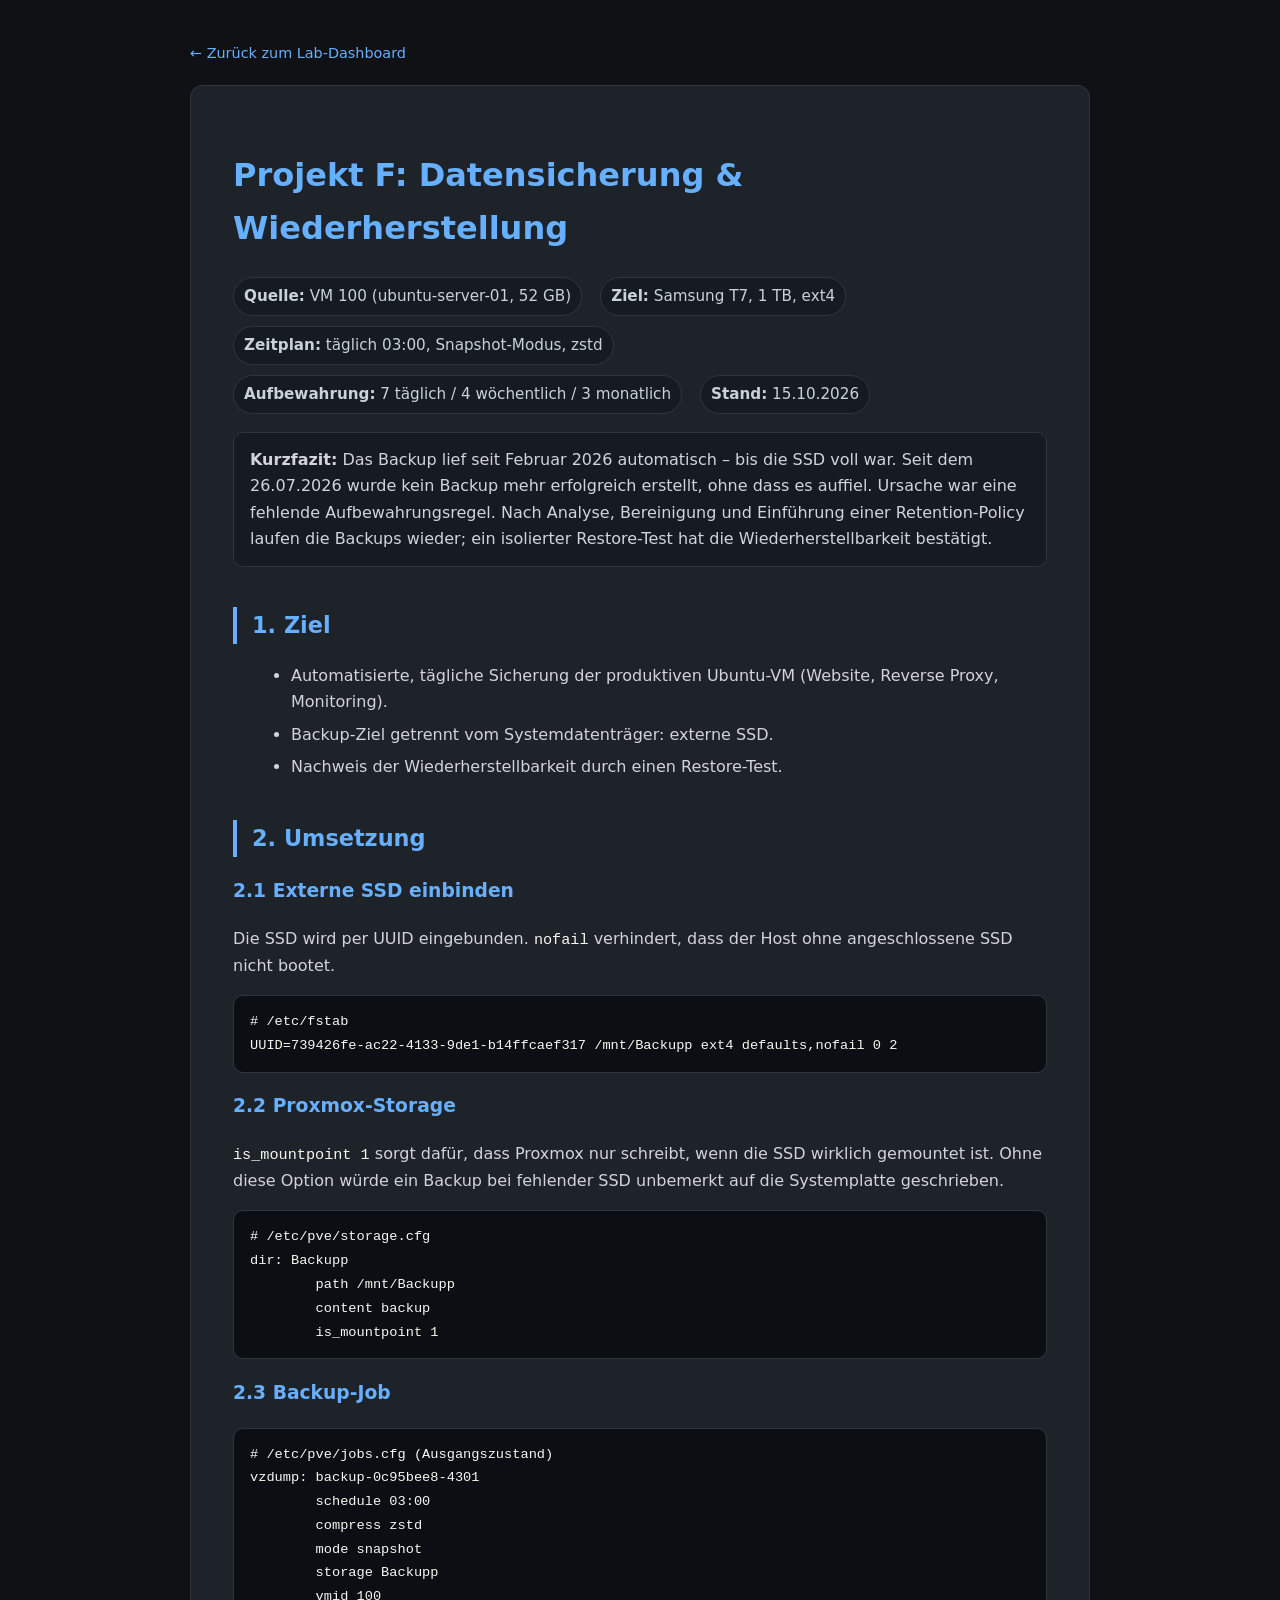
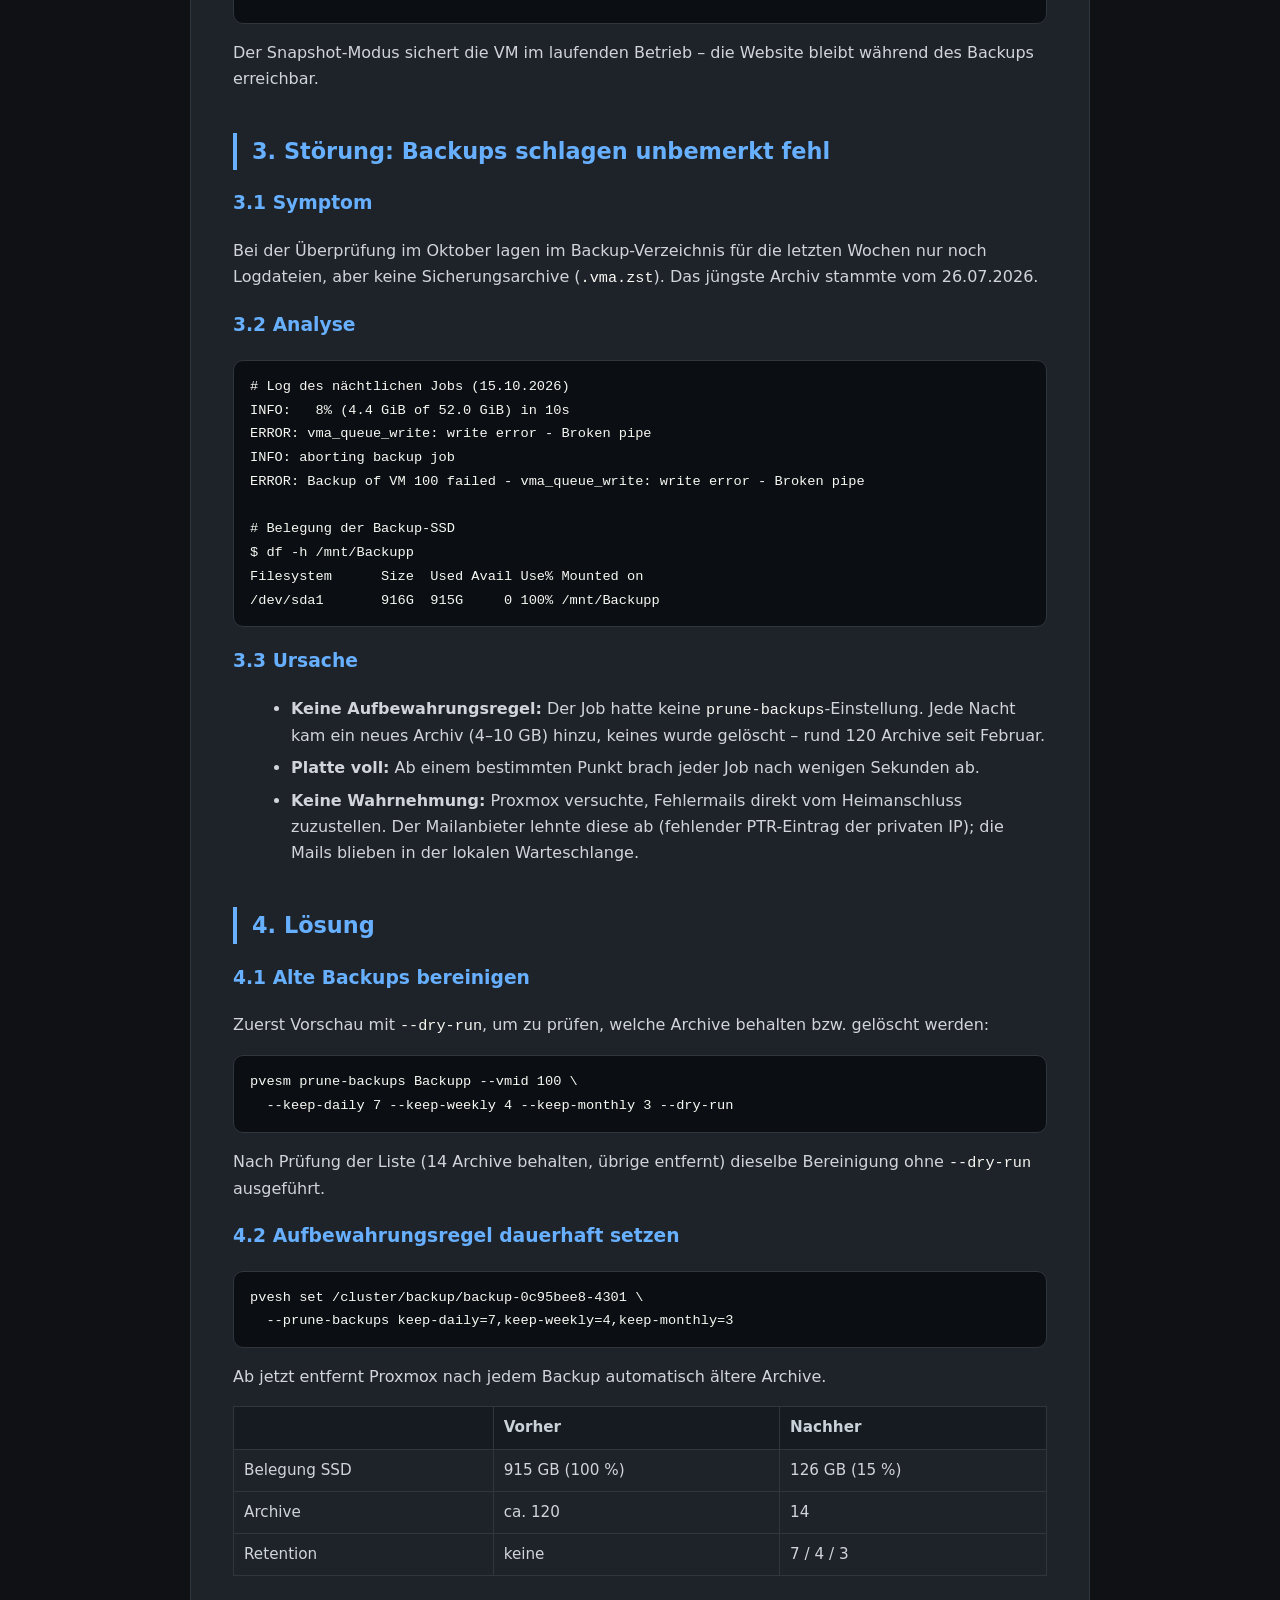
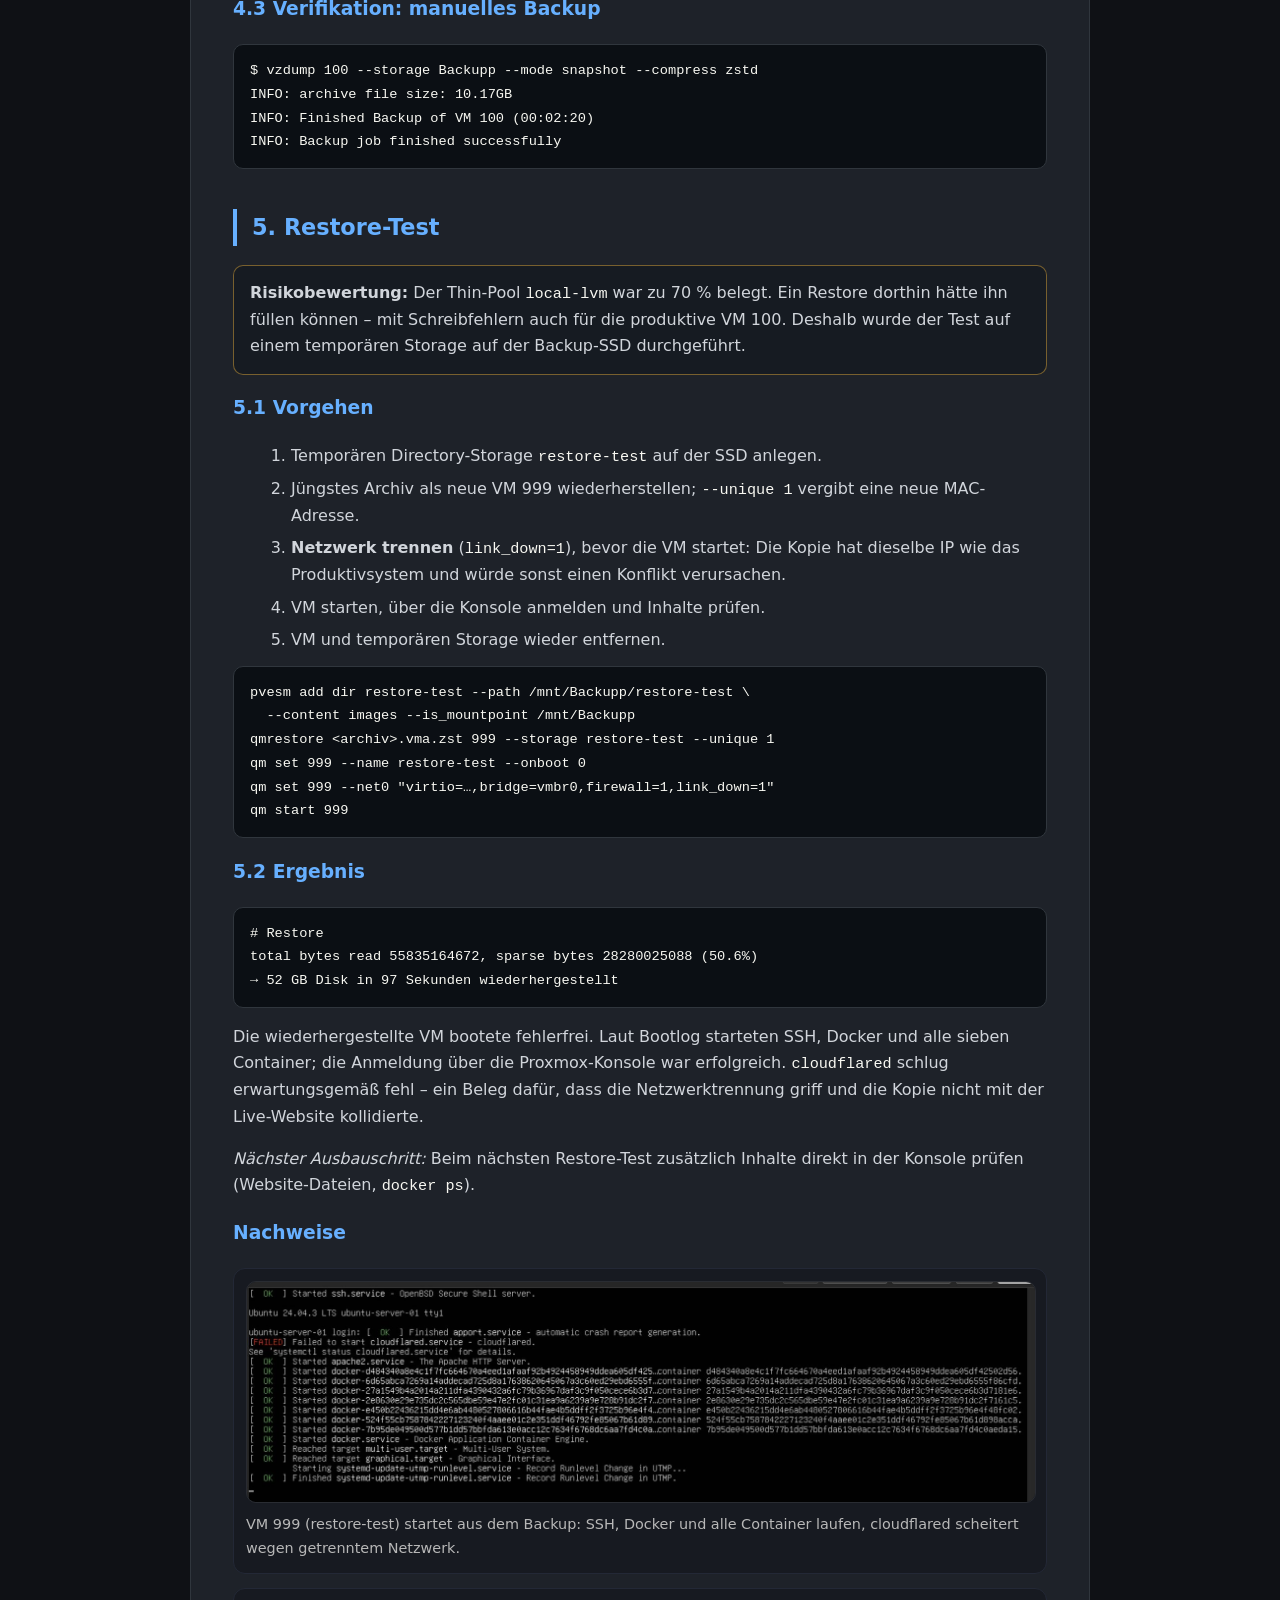
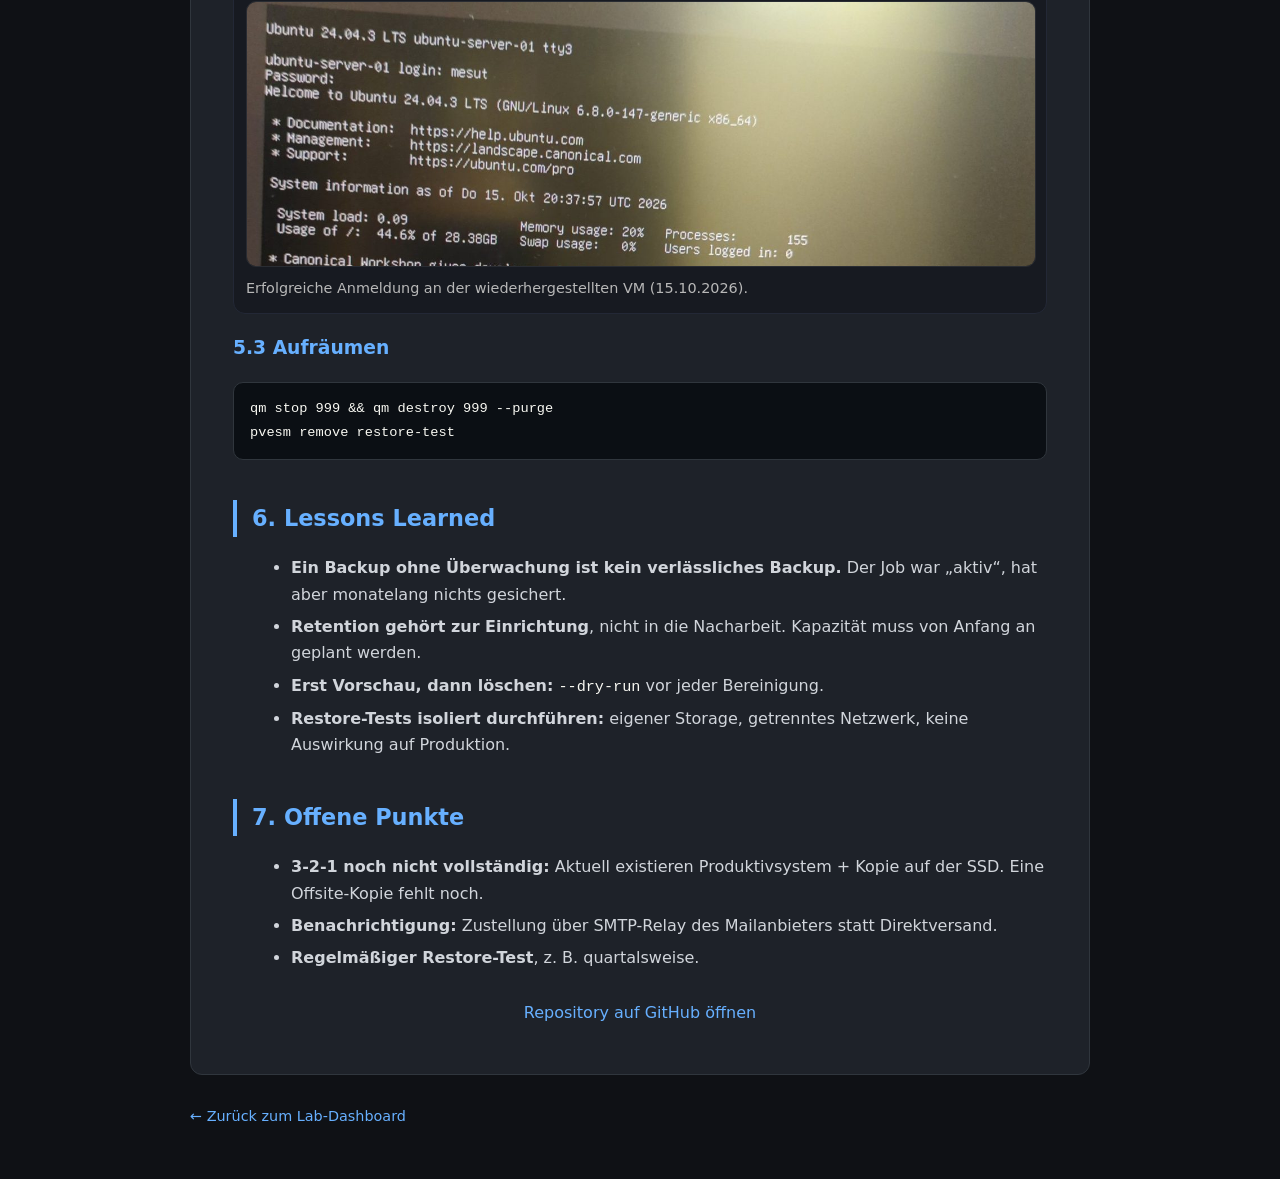
==== commit 2c110e8e: "Backup-Doku: Restore-Nachweis korrigieren Die Ausgabe von hostname/ls/docker ps stammte vom Produkti" ====
--- a/docs/backup/index.html
+++ b/docs/backup/index.html
@@ -159,23 +159,12 @@
       <h3>5.2 Ergebnis</h3>
       <pre><code># Restore
 total bytes read 55835164672, sparse bytes 28280025088 (50.6%)
-→ 52 GB Disk in 97 Sekunden wiederhergestellt
-
-# Prüfung in der wiederhergestellten VM
-$ hostname
-ubuntu-server-01
-$ ls ~/homelab-portfolio-site
-assets  datenschutz  docs  impressum  index.html  projects  README.md
-$ sudo docker ps --format '{{.Names}}'
-reverse-proxy
-echo
-whoami
-prometheus
-grafana
-cadvisor
-node-exporter</code></pre>
-      <p>Alle sieben Container starteten. <code>cloudflared</code> schlug erwartungsgemäß fehl – ein Beleg dafür,
-        dass die Netzwerktrennung griff und die Kopie nicht mit der Live-Website kollidierte.</p>
+→ 52 GB Disk in 97 Sekunden wiederhergestellt</code></pre>
+      <p>Die wiederhergestellte VM bootete fehlerfrei. Laut Bootlog starteten SSH, Docker und alle sieben Container;
+        die Anmeldung über die Proxmox-Konsole war erfolgreich. <code>cloudflared</code> schlug erwartungsgemäß fehl –
+        ein Beleg dafür, dass die Netzwerktrennung griff und die Kopie nicht mit der Live-Website kollidierte.</p>
+      <p><em>Nächster Ausbauschritt:</em> Beim nächsten Restore-Test zusätzlich Inhalte direkt in der Konsole prüfen
+        (Website-Dateien, <code>docker ps</code>).</p>
 
       <h3>Nachweise</h3>
       <div class="imgwrap" style="margin:14px 0">
